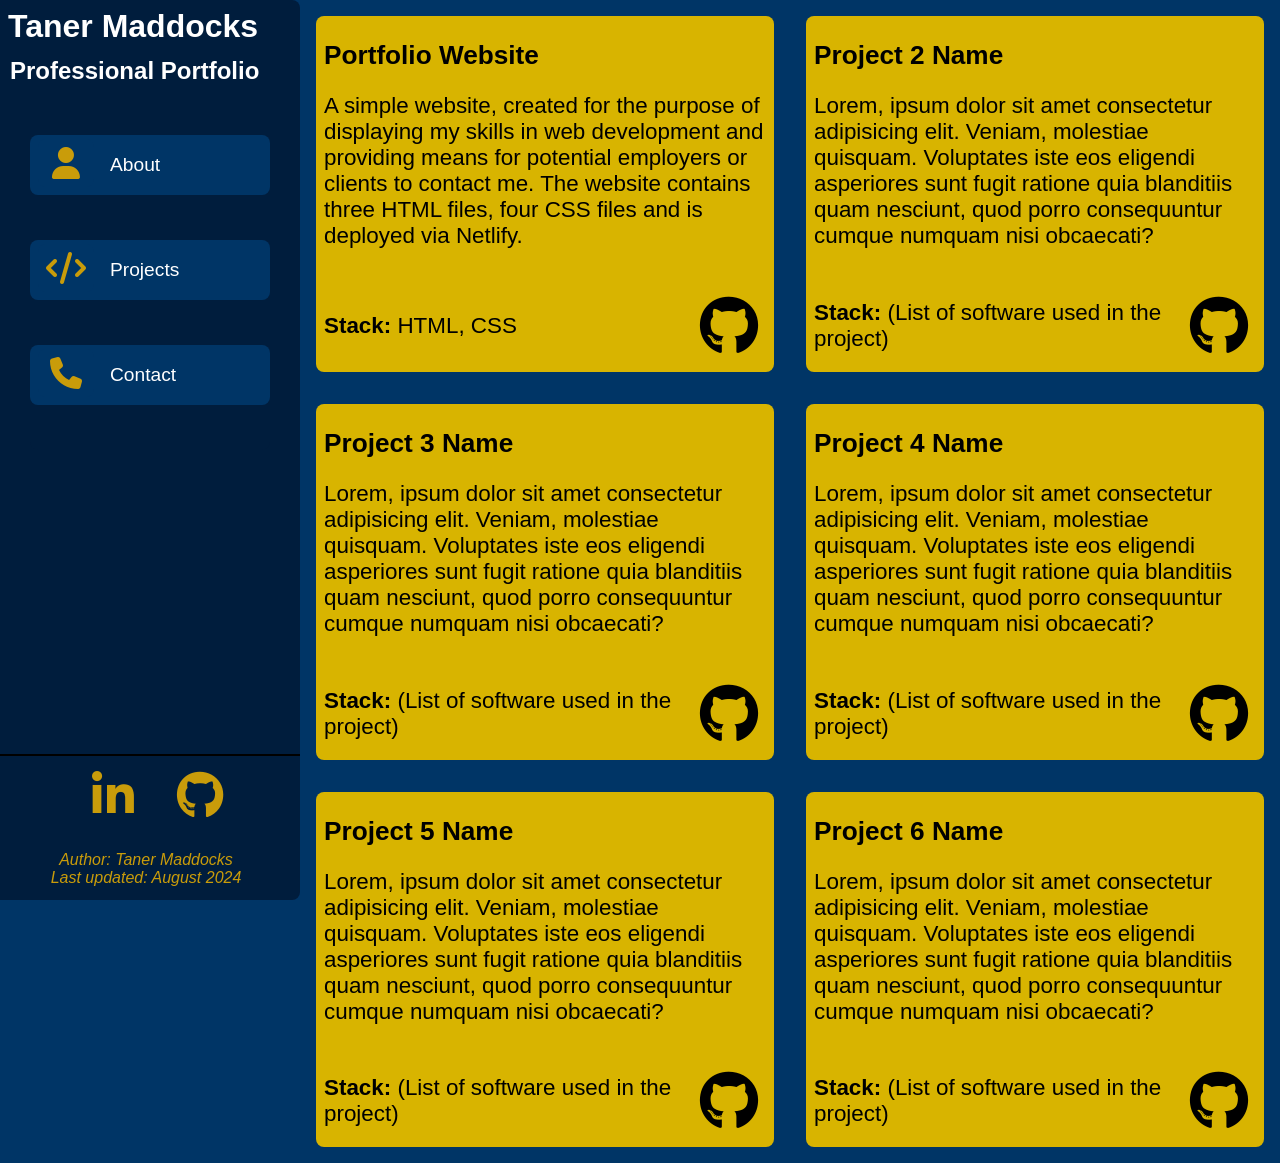
==== basic_html/pages/projects.html @ 3090056a "feat: moved original files to new directory" ====
<!DOCTYPE html>
<html lang="en">
<head>
    <meta charset="UTF-8">
    <meta name="viewport" content="width=device-width, initial-scale=1.0">
    <title>Taner Maddocks | Projects</title>
    <!-- Local stylesheets -->
    <link rel="stylesheet" href="../styles/index.css">
    <link rel="stylesheet" href="../styles/projects.css">
    <!-- External stylesheets -->
    <link rel="stylesheet" href="https://cdnjs.cloudflare.com/ajax/libs/font-awesome/6.6.0/css/all.min.css" integrity="sha512-Kc323vGBEqzTmouAECnVceyQqyqdsSiqLQISBL29aUW4U/M7pSPA/gEUZQqv1cwx4OnYxTxve5UMg5GT6L4JJg==" crossorigin="anonymous" referrerpolicy="no-referrer" />
    <!-- Tab icon -->
    <link rel="shortcut icon" href="../resources/tab-icon.svg" type="image/x-icon">
</head>
<body>
    <div class="page-container">
        <header>
            <section class="title-block">
                <!-- Title and subtitle, will remain constant on all pages -->
                <div class="title-text">
                    <h1>Taner Maddocks</h1>
                    <h3>Professional Portfolio</h3>
                </div>
            </section>
            <!-- Nav panel, links to other pages -->
            <nav>
                <!-- Icon that links to index.html, AKA home and about page -->
                <a href="../index.html" class="about-link">
                    <div class="link-frame">
                        <div class="link-icon">
                            <i class="fa-solid fa-user"></i>
                        </div>
                    </div>
                    <label>About</label>
                </a>
                <!-- Icon that links to projects.html, the projects page -->
                <a href="#" class="projects-link">
                    <div class="link-frame">
                        <div class="link-icon">
                            <i class="fa-solid fa-code"></i>
                        </div>
                    </div>
                    <label>Projects</label>
                </a>
                <!-- Icon that links to contact.html, the contact page -->
                <a href="contact.html" class="contact-link">
                    <div class="link-frame">
                        <div class="link-icon">
                            <i class="fa-solid fa-phone"></i>
                        </div>
                    </div>
                    <label>Contact</label>
                </a>
            </nav>
        </header>
        <main>
            <div class="project-cards">
                <article class="project-card-1">
                    <div class="card-top">
                        <a class="project-heading" href="" target="_blank">
                            <h3>Portfolio Website</h3>
                        </a>
                        <p class="proj-desc">
                            A simple website, created for the purpose of displaying my skills in web development and providing means for potential employers or clients to contact me. 
                            The website contains three HTML files, four CSS files and is deployed via Netlify. 
                        </p>
                    </div>
                    <div class="card-bottom">
                        <p class="proj-stck">
                            <span id="stack-bold">Stack:</span>
                            <span>HTML, CSS</span>
                        </p>
                        <a class="git-link" href="https://github.com/tanermaddocks" target="_blank">
                            <i class="fa-brands fa-github"></i>
                        </a>
                    </div>
                </article>
                <article class="project-card-2">
                    <div class="card-top">
                        <a class="project-heading" href="" target="_blank">
                            <h3>Project 2 Name</h3>
                        </a>
                        <p class="proj-desc">
                            Lorem, ipsum dolor sit amet consectetur adipisicing elit. Veniam, molestiae quisquam. Voluptates iste eos eligendi asperiores sunt fugit ratione quia blanditiis quam nesciunt, quod porro consequuntur cumque numquam nisi obcaecati?
                        </p>
                    </div>
                    <div class="card-bottom">
                        <p class="proj-stck">
                            <span id="stack-bold">Stack:</span>
                            <span>(List of software used in the project)</span>
                        </p>
                        <a class="git-link" href="https://github.com/tanermaddocks" target="_blank">
                            <i class="fa-brands fa-github"></i>
                        </a>
                    </div>
                </article>
                <article class="project-card-3">
                    <div class="card-top">
                        <a class="project-heading" href="" target="_blank">
                            <h3>Project 3 Name</h3>
                        </a>
                        <p class="proj-desc">
                            Lorem, ipsum dolor sit amet consectetur adipisicing elit. Veniam, molestiae quisquam. Voluptates iste eos eligendi asperiores sunt fugit ratione quia blanditiis quam nesciunt, quod porro consequuntur cumque numquam nisi obcaecati?
                        </p>
                    </div>
                    <div class="card-bottom">
                        <p class="proj-stck">
                            <span id="stack-bold">Stack:</span>
                            <span>(List of software used in the project)</span>
                        </p>
                        <a class="git-link" href="https://github.com/tanermaddocks" target="_blank">
                            <i class="fa-brands fa-github"></i>
                        </a>
                    </div>
                </article>
                <article class="project-card-4">
                    <div class="card-top">
                        <a class="project-heading" href="" target="_blank">
                            <h3>Project 4 Name</h3>
                        </a>
                        <p class="proj-desc">
                            Lorem, ipsum dolor sit amet consectetur adipisicing elit. Veniam, molestiae quisquam. Voluptates iste eos eligendi asperiores sunt fugit ratione quia blanditiis quam nesciunt, quod porro consequuntur cumque numquam nisi obcaecati?
                        </p>
                    </div>
                    <div class="card-bottom">
                        <p class="proj-stck">
                            <span id="stack-bold">Stack:</span>
                            <span>(List of software used in the project)</span>
                        </p>
                        <a class="git-link" href="https://github.com/tanermaddocks" target="_blank">
                            <i class="fa-brands fa-github"></i>
                        </a>
                    </div>
                </article>
                <article class="project-card-5">
                    <div class="card-top">
                        <a class="project-heading" href="" target="_blank">
                            <h3>Project 5 Name</h3>
                        </a>
                        <p class="proj-desc">
                            Lorem, ipsum dolor sit amet consectetur adipisicing elit. Veniam, molestiae quisquam. Voluptates iste eos eligendi asperiores sunt fugit ratione quia blanditiis quam nesciunt, quod porro consequuntur cumque numquam nisi obcaecati?
                        </p>
                    </div>
                    <div class="card-bottom">
                        <p class="proj-stck">
                            <span id="stack-bold">Stack:</span>
                            <span>(List of software used in the project)</span>
                        </p>
                        <a class="git-link" href="https://github.com/tanermaddocks" target="_blank">
                            <i class="fa-brands fa-github"></i>
                        </a>
                    </div>
                </article>
                <article class="project-card-6">
                    <div class="card-top">
                        <a class="project-heading" href="" target="_blank">
                            <h3>Project 6 Name</h3>
                        </a>
                        <p class="proj-desc">
                            Lorem, ipsum dolor sit amet consectetur adipisicing elit. Veniam, molestiae quisquam. Voluptates iste eos eligendi asperiores sunt fugit ratione quia blanditiis quam nesciunt, quod porro consequuntur cumque numquam nisi obcaecati?
                        </p>
                    </div>
                    <div class="card-bottom">
                        <p class="proj-stck">
                            <span id="stack-bold">Stack:</span>
                            <span>(List of software used in the project)</span>
                        </p>
                        <a class="git-link" href="https://github.com/tanermaddocks" target="_blank">
                            <i class="fa-brands fa-github"></i>
                        </a>
                    </div>
                </article>
            </div>
        </main>
        <footer>
            <!-- All elements of footer remain consistent on all pages -->
            <div class="footer-links">
                <a href="https://linkedin.com/tanermaddocks" target="_blank">
                    <i class="fa-brands fa-linkedin-in"></i>
                </a>
                <a href="https://github.com/tanermaddocks" target="_blank">
                    <i class="fa-brands fa-github"></i>
                </a>
            </div>
            <div class="footer-info">
                <p>Author: Taner Maddocks</p>
                <p>Last updated: August 2024</p>
            </div>
        </footer>
    </div>
</body>
</html>
---- basic_html/styles/index.css ----
/* Index.css stylesheet will determine the appearance of the Header, Nav and Footer sections */
/* It will also contain any global variables */
:root {
    --primary-background: #003566;
    --secondary-background: #001D3D;
    --primary-color: #d8b400;
    --secondary-color: #c99c0a;
    --tertiary-color: #0068c8;
    --primary-font: #000000;
    --secondary-font: #FFFFFF;
    --base-radius: 8px;
    font-size: 16px;
    font-family: Arial, Helvetica, sans-serif;
}
body {
    margin: 0;
    background-color: var(--primary-background);
}
.page-container {
    min-height: 100vh;
    position: relative;
    top: 0;
    left: 0;
}
header {
    background-color: var(--secondary-background);
    display: flex;
    flex-direction: column;
    width: 100vw;
    position: fixed;
    top: 0;
    left: 0;
    border-bottom-left-radius: var(--base-radius);
    border-bottom-right-radius: var(--base-radius);
}
.title-block {
    color: var(--secondary-font);
    height: 90px;
}
.title-text {
    margin-left: 8px;
    margin-bottom: 4px;
    min-width: 251.38px;
}
.title-text h1 {
    font-size: 2rem;
    margin: 0;
    margin-bottom: 12px;
}
.title-text h3 {
    margin: 0;
    margin-left: 2px;
    font-size: 1.5rem;
}
nav {
    height: 110px;
    display: flex;
    justify-content: space-around;
    background-color: var(--secondary-background);
    border-bottom-left-radius: var(--base-radius);
    border-bottom-right-radius: var(--base-radius);
}
nav a {
    color: var(--secondary-font);
    width: 100px;
    display: flex;
    flex-direction: column;
    justify-content: center;
    align-content: center;
    text-align: center;
    text-decoration: none;
}
.link-frame {
    margin-bottom: 4px;
    height: 60%;
    width: 70%;
    border-radius: var(--base-radius);
    background-color: var(--primary-background);
    color: var(--secondary-color);
    display: flex;
    flex-direction: column;
    justify-content: center;
    align-items: center;
    margin-left: auto;
    margin-right: auto;
}
.link-frame i {
    font-size: 32px;
    margin: 8px;
}
main {
    padding-top: 200px;
    padding-bottom: 60px;
}
footer {
    height: 60px;
    background-color: var(--secondary-background);
    display: flex;
    justify-content: space-between;
    align-items: center;
    width: 100vw;
    position: absolute;
    bottom: 0;
    left: 0;
}
.footer-links {
    display: flex;
    font-size: 40px;
    margin-left: 8px;
    gap: 16px;
}
.footer-links a:link {
    color: var(--secondary-color);
}
.footer-links a:visited {
    color: var(--secondary-color);
}
.footer-links a:hover {
    color: var(--primary-color);
}
.footer-links a:active {
    color: var(--primary-color);
}
.footer-info {
    display: flex;
    flex-direction: column;
    text-align: end;
    padding-right: 8px;
    font-style: italic;
    color: var(--secondary-color);
}
.footer-info p {
    margin: 0;
}
/* Tablet screen size 576px to 992px */
@media only screen and (min-width:576px) {
    /* Header Changes */
    header {
        flex-direction: row;
        justify-content: space-between;
        align-items: center;
        height: 180px;
    }
    /* Nav Changes */
    nav {
        flex-direction: row;
        justify-content: space-around;
        width: 400px;
    }
    nav a {
        font-size: 1.2rem;
    }
    .link-frame i {
        font-size: 32px;
    }
    /* Main Changes */
    main {
        padding-top: 180px;
        padding-bottom: 80px;
    }
    /* Footer Changes */
    footer {
        height: 80px;
    }
    .footer-links {
        font-size: 48px;
        padding-left: 16px;
    }
}
/* Desktop screen size 992px and up */
@media only screen and (min-width:992px) {
    /* Header Changes */
    header {
        flex-direction: column;
        justify-content: flex-start;
        align-items: flex-start;
        height: 84vh;
        width: 300px;
        border-radius: 0;
        border-top-right-radius: var(--base-radius);
    }
    .title-text {
        margin-top: 8px;
    }
    /* Nav Changes */
    nav {
        flex-direction: column;
        justify-content: space-evenly;
        align-items: center;
        width: 80%;
        height: 40vh;
        margin-left: 10%;
    }
    nav a {
        flex-direction: row;
        width: 100%;
        height: 60px;
        background-color: var(--primary-background);
        border-radius: var(--base-radius);
        justify-content: flex-start;
        align-items: center;
        transition: scale 0.5s;
    }
    nav a:hover {
        scale: 1.1;
        background-color: var(--tertiary-color);
        .link-frame {
            background-color: var(--tertiary-color);
        }
        
    }
    nav a:active {
        scale: 1.1;
        background-color: var(--tertiary-color);
        .link-frame {
            background-color: var(--tertiary-color);
        }
    }
    .link-frame {
        width: 56px;
        height: 48px;
        margin-left: 8px;
    }
    nav a label {
        width: 160px;
        text-align: start;
        padding-left: 8px;
    }
    /* Main Changes */
    main {
        padding-top: 0;
        padding-left: 300px;
        padding-bottom: 0;
        min-height: 100vh;
    }
    /* Footer Changes */
    footer {
        position: fixed;
        height: 16vh;
        width: 300px;
        flex-direction: column;
        justify-content: space-around;
        border-top: 2px solid black;
        border-bottom-right-radius: var(--base-radius);
    }
    .footer-info {
        margin: 0;
        width: 80%;
        align-items: center;
    }
    .footer-links {
        justify-content: space-between;
        margin: 0;
        width: 132px;
    }
}
---- basic_html/styles/projects.css ----
main {
    display: flex;
    justify-content: center;
    align-items: center;
}
.project-cards {
    display: grid;
    grid-template-columns: 1fr;
    grid-template-rows: repeat(6, 1fr);
}
article {
    background-color: var(--primary-color);
    min-width: 320px;
    max-width: 360px;
    margin: 16px;
    border-radius: var(--base-radius);
    font-size: 1.2rem;
    display: flex;
    flex-direction: column;
    justify-content: space-between;
}
.card-top {
    margin: 8px;
}
.project-heading h3 {
    margin: 0;
    margin-top: 16px;
}
.card-bottom {
    display: flex;
    justify-content: space-between;
    align-items: center;
    margin: 8px;
}
.proj-stck {
    margin: 0;
}
#stack-bold {
    font-weight: bold;
}
main a {
    text-decoration: none;
}
main a:link {
    color: var(--primary-font);
}
main a:visited {
    color: var(--primary-font);
}
main a:active {
    color: var(--primary-font);
}
.card-bottom i {
    font-size: 48px;
    margin: 8px;
    margin-left: 8px;
}

@media only screen and (min-width:576px) {
    article {
        max-width: 440px;
        font-size: 1.4rem;
    }
    .card-bottom i {
        font-size: 56px;
    }
}

@media only screen and (min-width:768px) {
    .project-cards {
        grid-template-columns: 1fr 1fr;
        grid-template-rows: 1fr 1fr 1fr;
    }
    article {
        max-width: 380px;
    }
}

@media only screen and (min-width:996px) {
    .project-cards {
        margin: 0;
    }
    article {
        max-width: 480px;
    }
    .card-bottom i {
        font-size: 60px;
        transition: scale 0.5s, rotate 0.8s;
    }
    .card-bottom i:hover {
        scale: 1.3;
        rotate: 360deg;
    }
}
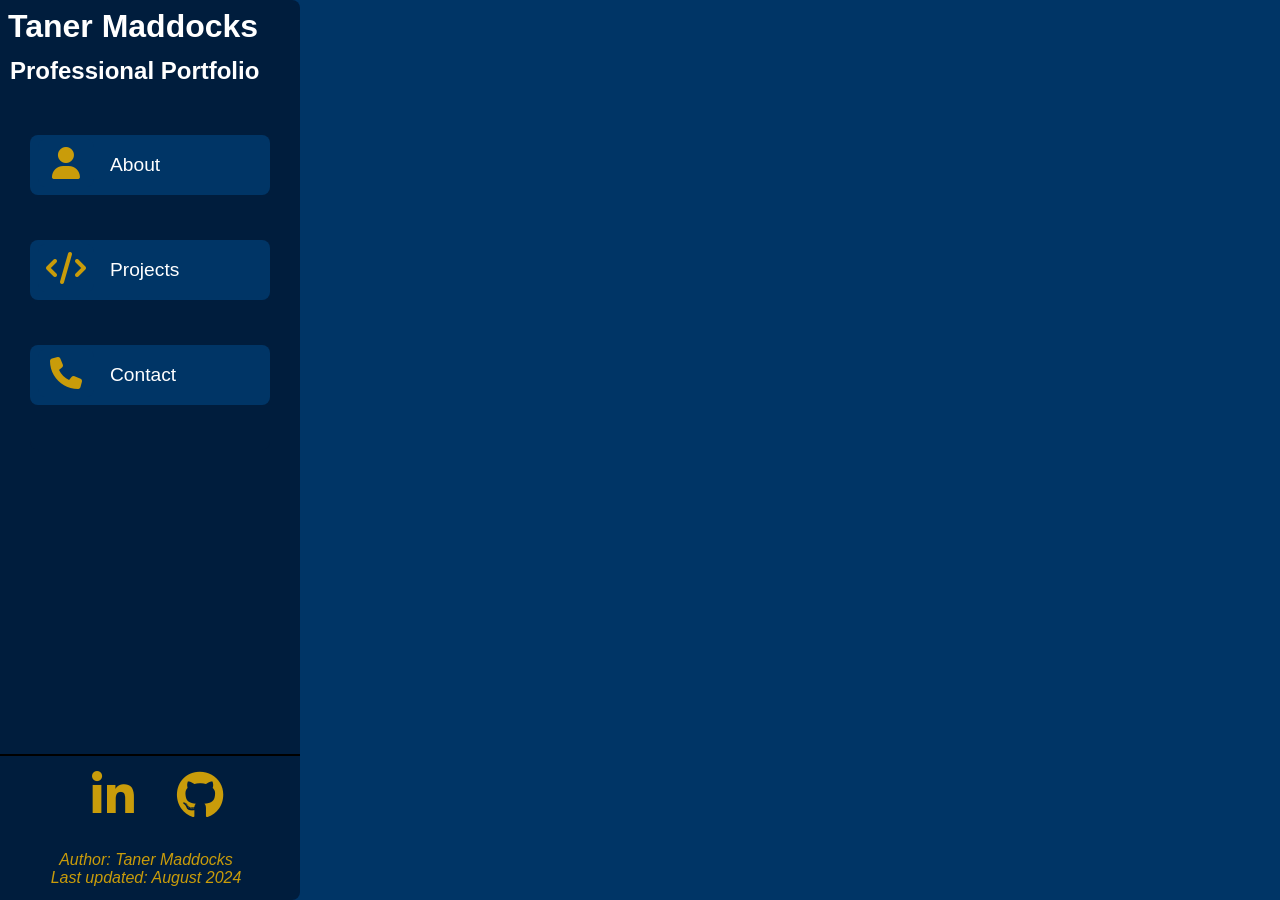
==== commit eca13f69: "feat: addition of porjects page elements begun" ====
--- a/basic_html/pages/projects.html
+++ b/basic_html/pages/projects.html
@@ -53,125 +53,7 @@
                 </a>
             </nav>
         </header>
-        <main>
-            <div class="project-cards">
-                <article class="project-card-1">
-                    <div class="card-top">
-                        <a class="project-heading" href="" target="_blank">
-                            <h3>Portfolio Website</h3>
-                        </a>
-                        <p class="proj-desc">
-                            A simple website, created for the purpose of displaying my skills in web development and providing means for potential employers or clients to contact me. 
-                            The website contains three HTML files, four CSS files and is deployed via Netlify. 
-                        </p>
-                    </div>
-                    <div class="card-bottom">
-                        <p class="proj-stck">
-                            <span id="stack-bold">Stack:</span>
-                            <span>HTML, CSS</span>
-                        </p>
-                        <a class="git-link" href="https://github.com/tanermaddocks" target="_blank">
-                            <i class="fa-brands fa-github"></i>
-                        </a>
-                    </div>
-                </article>
-                <article class="project-card-2">
-                    <div class="card-top">
-                        <a class="project-heading" href="" target="_blank">
-                            <h3>Project 2 Name</h3>
-                        </a>
-                        <p class="proj-desc">
-                            Lorem, ipsum dolor sit amet consectetur adipisicing elit. Veniam, molestiae quisquam. Voluptates iste eos eligendi asperiores sunt fugit ratione quia blanditiis quam nesciunt, quod porro consequuntur cumque numquam nisi obcaecati?
-                        </p>
-                    </div>
-                    <div class="card-bottom">
-                        <p class="proj-stck">
-                            <span id="stack-bold">Stack:</span>
-                            <span>(List of software used in the project)</span>
-                        </p>
-                        <a class="git-link" href="https://github.com/tanermaddocks" target="_blank">
-                            <i class="fa-brands fa-github"></i>
-                        </a>
-                    </div>
-                </article>
-                <article class="project-card-3">
-                    <div class="card-top">
-                        <a class="project-heading" href="" target="_blank">
-                            <h3>Project 3 Name</h3>
-                        </a>
-                        <p class="proj-desc">
-                            Lorem, ipsum dolor sit amet consectetur adipisicing elit. Veniam, molestiae quisquam. Voluptates iste eos eligendi asperiores sunt fugit ratione quia blanditiis quam nesciunt, quod porro consequuntur cumque numquam nisi obcaecati?
-                        </p>
-                    </div>
-                    <div class="card-bottom">
-                        <p class="proj-stck">
-                            <span id="stack-bold">Stack:</span>
-                            <span>(List of software used in the project)</span>
-                        </p>
-                        <a class="git-link" href="https://github.com/tanermaddocks" target="_blank">
-                            <i class="fa-brands fa-github"></i>
-                        </a>
-                    </div>
-                </article>
-                <article class="project-card-4">
-                    <div class="card-top">
-                        <a class="project-heading" href="" target="_blank">
-                            <h3>Project 4 Name</h3>
-                        </a>
-                        <p class="proj-desc">
-                            Lorem, ipsum dolor sit amet consectetur adipisicing elit. Veniam, molestiae quisquam. Voluptates iste eos eligendi asperiores sunt fugit ratione quia blanditiis quam nesciunt, quod porro consequuntur cumque numquam nisi obcaecati?
-                        </p>
-                    </div>
-                    <div class="card-bottom">
-                        <p class="proj-stck">
-                            <span id="stack-bold">Stack:</span>
-                            <span>(List of software used in the project)</span>
-                        </p>
-                        <a class="git-link" href="https://github.com/tanermaddocks" target="_blank">
-                            <i class="fa-brands fa-github"></i>
-                        </a>
-                    </div>
-                </article>
-                <article class="project-card-5">
-                    <div class="card-top">
-                        <a class="project-heading" href="" target="_blank">
-                            <h3>Project 5 Name</h3>
-                        </a>
-                        <p class="proj-desc">
-                            Lorem, ipsum dolor sit amet consectetur adipisicing elit. Veniam, molestiae quisquam. Voluptates iste eos eligendi asperiores sunt fugit ratione quia blanditiis quam nesciunt, quod porro consequuntur cumque numquam nisi obcaecati?
-                        </p>
-                    </div>
-                    <div class="card-bottom">
-                        <p class="proj-stck">
-                            <span id="stack-bold">Stack:</span>
-                            <span>(List of software used in the project)</span>
-                        </p>
-                        <a class="git-link" href="https://github.com/tanermaddocks" target="_blank">
-                            <i class="fa-brands fa-github"></i>
-                        </a>
-                    </div>
-                </article>
-                <article class="project-card-6">
-                    <div class="card-top">
-                        <a class="project-heading" href="" target="_blank">
-                            <h3>Project 6 Name</h3>
-                        </a>
-                        <p class="proj-desc">
-                            Lorem, ipsum dolor sit amet consectetur adipisicing elit. Veniam, molestiae quisquam. Voluptates iste eos eligendi asperiores sunt fugit ratione quia blanditiis quam nesciunt, quod porro consequuntur cumque numquam nisi obcaecati?
-                        </p>
-                    </div>
-                    <div class="card-bottom">
-                        <p class="proj-stck">
-                            <span id="stack-bold">Stack:</span>
-                            <span>(List of software used in the project)</span>
-                        </p>
-                        <a class="git-link" href="https://github.com/tanermaddocks" target="_blank">
-                            <i class="fa-brands fa-github"></i>
-                        </a>
-                    </div>
-                </article>
-            </div>
-        </main>
+
         <footer>
             <!-- All elements of footer remain consistent on all pages -->
             <div class="footer-links">
